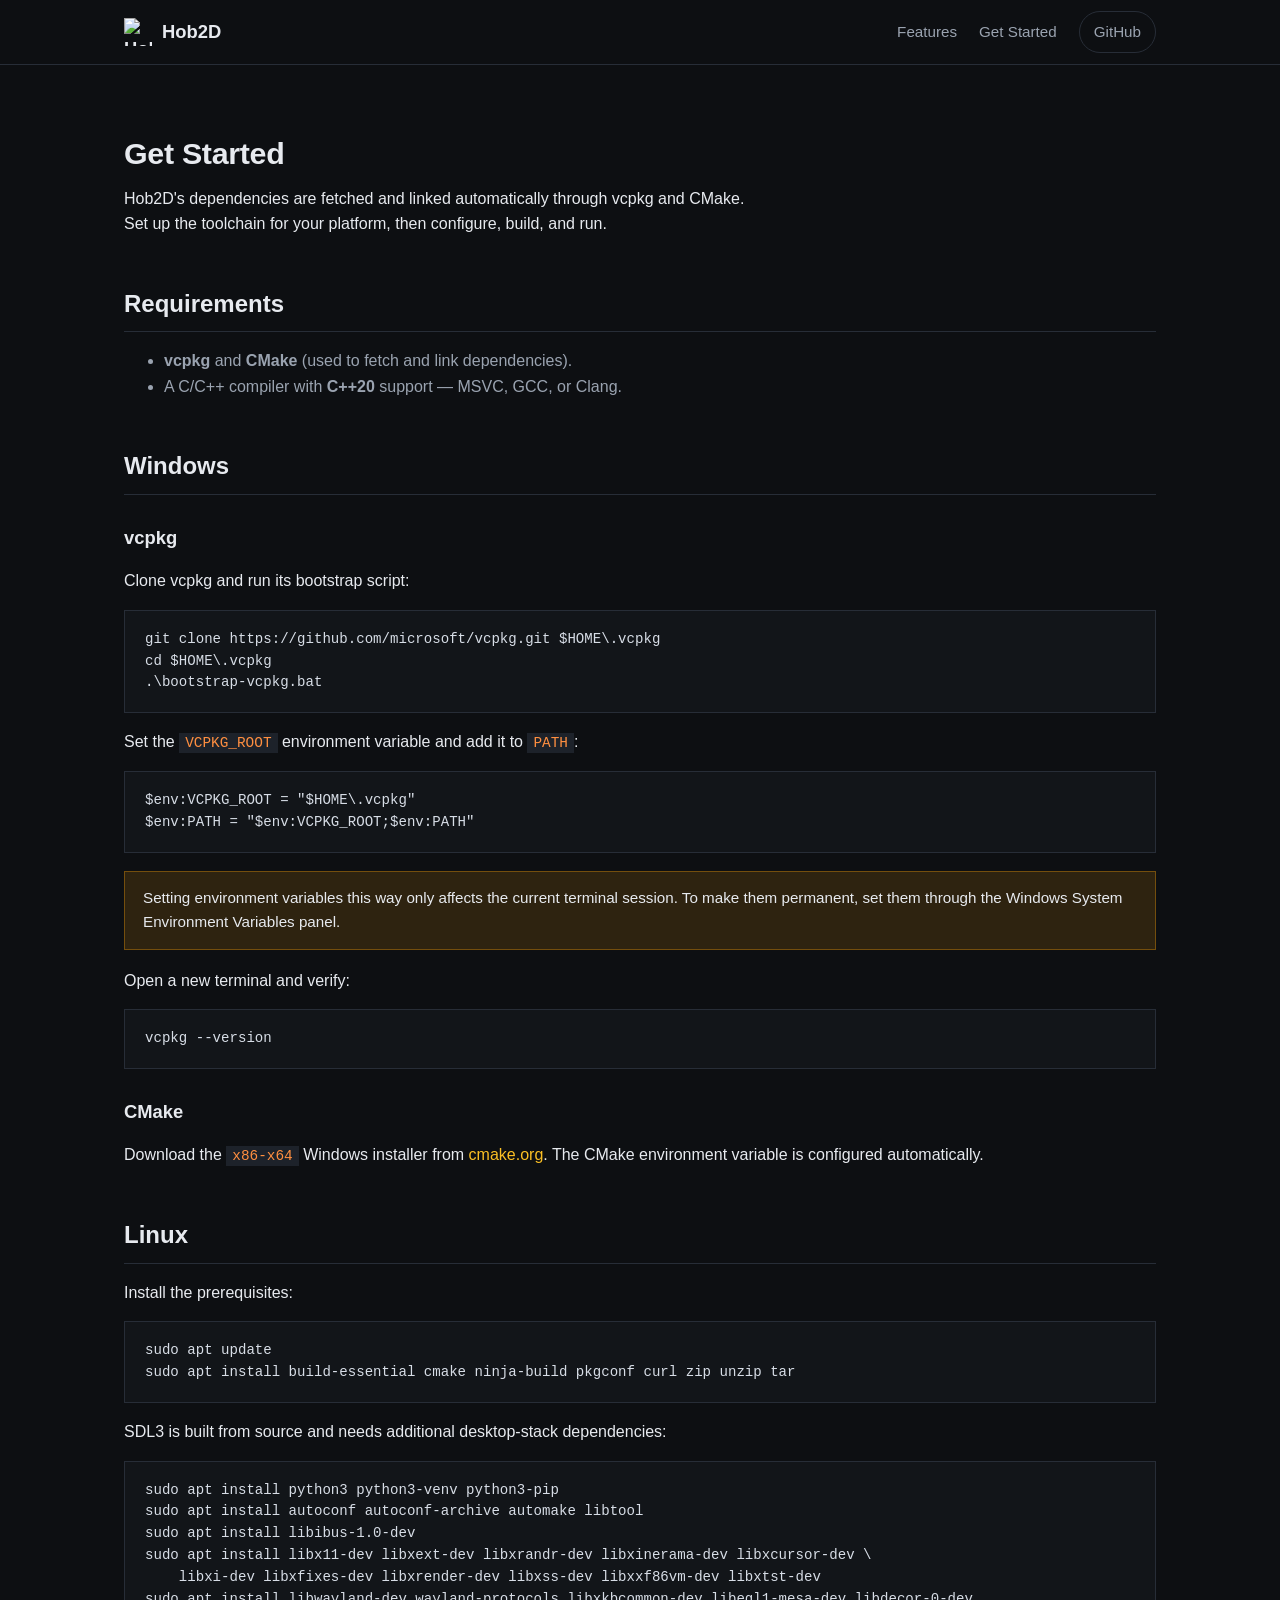
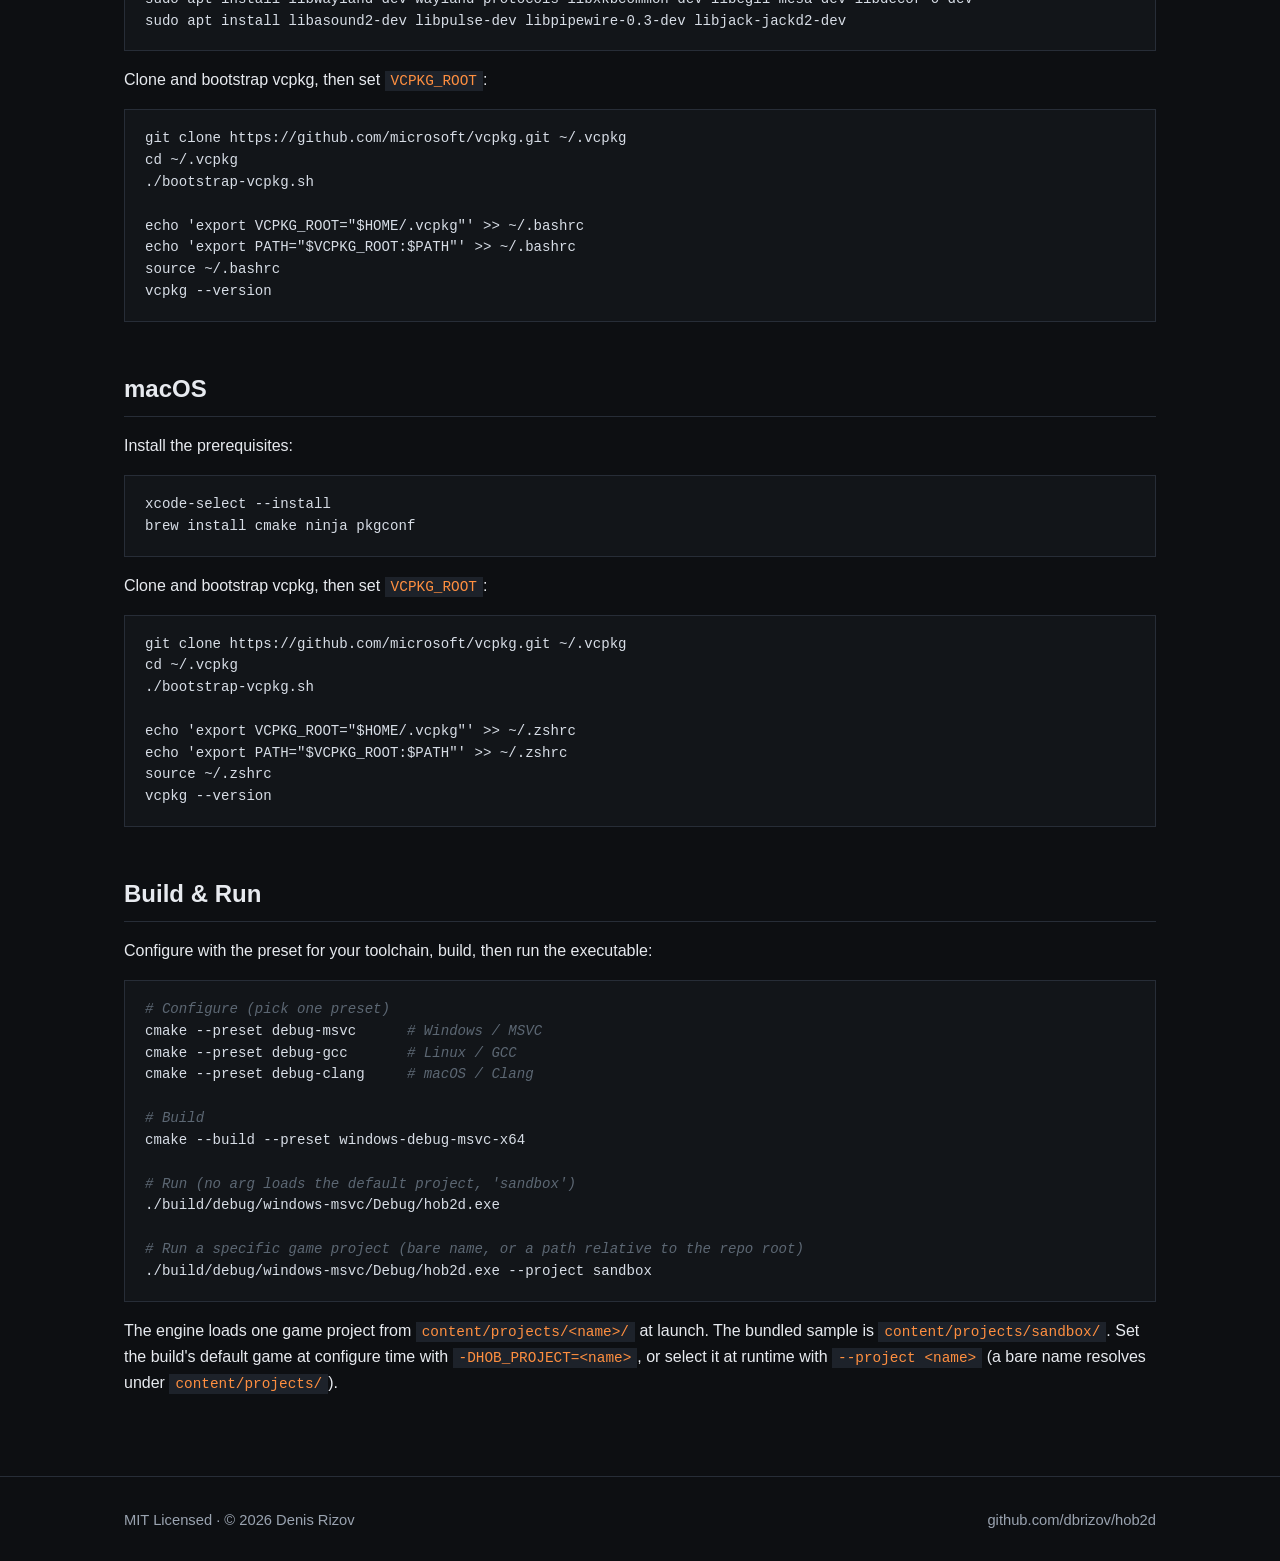
==== docs/get-started.html @ fad6b8c3 "[Docs] Update docs" ====
<!DOCTYPE html>
<html lang="en">
<head>
    <meta charset="UTF-8">
    <meta name="viewport" content="width=device-width, initial-scale=1.0">
    <title>Get Started — Hob2D</title>
    <meta name="description" content="Set up, build, and run the Hob2D game engine on Windows, Linux, or macOS.">
    <link rel="icon" href="favicon.svg" type="image/svg+xml">
    <link rel="stylesheet" href="styles.css">
</head>
<body>
    <header class="site-header">
        <div class="container">
            <a class="brand" href="index.html">
                <img src="favicon.svg" alt="Hob2D logo">
                Hob2D
            </a>
            <nav class="nav">
                <a class="nav-link-hide" href="index.html#features">Features</a>
                <a href="get-started.html">Get Started</a>
                <a class="btn btn-ghost btn-sm" href="https://github.com/dbrizov/hob2d">GitHub</a>
            </nav>
        </div>
    </header>

    <main>
        <section class="doc">
            <div class="container">
                <h1 class="section-title">Get Started</h1>
                <p class="section-lead">Hob2D's dependencies are fetched and linked automatically through
                    vcpkg and CMake. Set up the toolchain for your platform, then configure, build, and run.</p>

                <h2>Requirements</h2>
                <ul>
                    <li><strong>vcpkg</strong> and <strong>CMake</strong> (used to fetch and link dependencies).</li>
                    <li>A C/C++ compiler with <strong>C++20</strong> support — MSVC, GCC, or Clang.</li>
                </ul>

                <h2>Windows</h2>
                <h3>vcpkg</h3>
                <p>Clone vcpkg and run its bootstrap script:</p>
<pre>git clone https://github.com/microsoft/vcpkg.git $HOME\.vcpkg
cd $HOME\.vcpkg
.\bootstrap-vcpkg.bat</pre>
                <p>Set the <code>VCPKG_ROOT</code> environment variable and add it to <code>PATH</code>:</p>
<pre>$env:VCPKG_ROOT = "$HOME\.vcpkg"
$env:PATH = "$env:VCPKG_ROOT;$env:PATH"</pre>
                <div class="callout">
                    Setting environment variables this way only affects the current terminal session. To make
                    them permanent, set them through the Windows System Environment Variables panel.
                </div>
                <p>Open a new terminal and verify:</p>
<pre>vcpkg --version</pre>
                <h3>CMake</h3>
                <p>Download the <code>x86-x64</code> Windows installer from
                    <a href="https://cmake.org/">cmake.org</a>. The CMake environment variable is configured
                    automatically.</p>

                <h2>Linux</h2>
                <p>Install the prerequisites:</p>
<pre>sudo apt update
sudo apt install build-essential cmake ninja-build pkgconf curl zip unzip tar</pre>
                <p>SDL3 is built from source and needs additional desktop-stack dependencies:</p>
<pre>sudo apt install python3 python3-venv python3-pip
sudo apt install autoconf autoconf-archive automake libtool
sudo apt install libibus-1.0-dev
sudo apt install libx11-dev libxext-dev libxrandr-dev libxinerama-dev libxcursor-dev \
    libxi-dev libxfixes-dev libxrender-dev libxss-dev libxxf86vm-dev libxtst-dev
sudo apt install libwayland-dev wayland-protocols libxkbcommon-dev libegl1-mesa-dev libdecor-0-dev
sudo apt install libasound2-dev libpulse-dev libpipewire-0.3-dev libjack-jackd2-dev</pre>
                <p>Clone and bootstrap vcpkg, then set <code>VCPKG_ROOT</code>:</p>
<pre>git clone https://github.com/microsoft/vcpkg.git ~/.vcpkg
cd ~/.vcpkg
./bootstrap-vcpkg.sh

echo 'export VCPKG_ROOT="$HOME/.vcpkg"' >> ~/.bashrc
echo 'export PATH="$VCPKG_ROOT:$PATH"' >> ~/.bashrc
source ~/.bashrc
vcpkg --version</pre>

                <h2>macOS</h2>
                <p>Install the prerequisites:</p>
<pre>xcode-select --install
brew install cmake ninja pkgconf</pre>
                <p>Clone and bootstrap vcpkg, then set <code>VCPKG_ROOT</code>:</p>
<pre>git clone https://github.com/microsoft/vcpkg.git ~/.vcpkg
cd ~/.vcpkg
./bootstrap-vcpkg.sh

echo 'export VCPKG_ROOT="$HOME/.vcpkg"' >> ~/.zshrc
echo 'export PATH="$VCPKG_ROOT:$PATH"' >> ~/.zshrc
source ~/.zshrc
vcpkg --version</pre>

                <h2>Build &amp; Run</h2>
                <p>Configure with the preset for your toolchain, build, then run the executable:</p>
<pre><span class="cmt"># Configure (pick one preset)</span>
cmake --preset debug-msvc      <span class="cmt"># Windows / MSVC</span>
cmake --preset debug-gcc       <span class="cmt"># Linux / GCC</span>
cmake --preset debug-clang     <span class="cmt"># macOS / Clang</span>

<span class="cmt"># Build</span>
cmake --build --preset windows-debug-msvc-x64

<span class="cmt"># Run (no arg loads the default project, 'sandbox')</span>
./build/debug/windows-msvc/Debug/hob2d.exe

<span class="cmt"># Run a specific game project (bare name, or a path relative to the repo root)</span>
./build/debug/windows-msvc/Debug/hob2d.exe --project sandbox</pre>
                <p>The engine loads one game project from <code>content/projects/&lt;name&gt;/</code> at launch.
                    The bundled sample is <code>content/projects/sandbox/</code>. Set the build's default game at
                    configure time with <code>-DHOB_PROJECT=&lt;name&gt;</code>, or select it at runtime with
                    <code>--project &lt;name&gt;</code> (a bare name resolves under <code>content/projects/</code>).</p>
            </div>
        </section>
    </main>

    <footer class="site-footer">
        <div class="container">
            <span>MIT Licensed · © 2026 Denis Rizov</span>
            <a href="https://github.com/dbrizov/hob2d">github.com/dbrizov/hob2d</a>
        </div>
    </footer>
</body>
</html>
---- docs/styles.css ----
:root {
    --bg: #0d0f12;
    --bg-2: #121519;
    --surface: #171b21;
    --surface-2: #1d222a;
    --border: #272d37;
    --text: #e7eaef;
    --muted: #9aa3b0;
    --accent: #f59e0b;
    --accent-2: #fbbf24;
    --accent-soft: rgba(245, 158, 11, 0.14);

    /* Syntax highlighting — Ayu Dark palette */
    --syntax-comment: #5c6773;
    --syntax-keyword: #ff8f40;
    --syntax-class: #59c2ff;
    --syntax-fn: #ffb454;
    --syntax-prop: #ffd173;
    --syntax-string: #aad94c;
    --syntax-number: #d2a6ff;
    --syntax-tag: #5ccfe6;

    --radius: 0;
    --maxw: 1080px;
    --font: -apple-system, BlinkMacSystemFont, "Segoe UI", Roboto, Helvetica, Arial, sans-serif;
    --mono: ui-monospace, "SF Mono", "Cascadia Code", "JetBrains Mono", Menlo, Consolas, monospace;
}

* {
    box-sizing: border-box;
}

html {
    scroll-behavior: smooth;
    -webkit-text-size-adjust: 100%;
    text-size-adjust: 100%;
}

body {
    margin: 0;
    background: var(--bg);
    color: var(--text);
    font-family: var(--font);
    line-height: 1.6;
    -webkit-font-smoothing: antialiased;
}

a {
    color: var(--accent-2);
    text-decoration: none;
}

a:hover {
    text-decoration: underline;
}

.container {
    width: 100%;
    max-width: var(--maxw);
    margin: 0 auto;
    padding: 0 24px;
}

/* ---- Header ---- */
.site-header {
    position: sticky;
    top: 0;
    z-index: 50;
    background: var(--bg);
    border-bottom: 1px solid var(--border);
}

.site-header .container {
    display: flex;
    align-items: center;
    justify-content: space-between;
    gap: 16px;
    height: 64px;
}

.brand {
    display: flex;
    align-items: center;
    gap: 10px;
    font-weight: 700;
    font-size: 1.15rem;
    color: var(--text);
}

.brand:hover {
    text-decoration: none;
}

.brand img {
    width: 28px;
    height: 28px;
}

.nav {
    display: flex;
    align-items: center;
    gap: 22px;
    flex-wrap: wrap;
}

.nav a {
    color: var(--muted);
    font-size: 0.95rem;
    font-weight: 500;
}

.nav a:hover {
    color: var(--text);
    text-decoration: none;
}

/* ---- Buttons ---- */
.btn {
    display: inline-flex;
    align-items: center;
    gap: 8px;
    padding: 11px 20px;
    border-radius: 999px;
    font-weight: 600;
    font-size: 0.95rem;
    border: 1px solid transparent;
    cursor: pointer;
    transition: background 0.12s ease, border-color 0.12s ease;
}

.btn:hover {
    text-decoration: none;
}

.btn-primary {
    background: var(--accent);
    color: #1a1206;
}

.btn-primary:hover {
    background: var(--accent-2);
}

.btn-ghost {
    background: transparent;
    color: var(--text);
    border-color: var(--border);
}

.btn-ghost:hover {
    border-color: var(--accent);
}

.btn-sm {
    padding: 8px 14px;
    font-size: 0.9rem;
}

/* ---- Hero ---- */
.hero {
    position: relative;
    overflow: hidden;
    text-align: center;
    padding: 110px 0 90px;
}

.hero h1 {
    position: relative;
    font-size: clamp(2.2rem, 6vw, 3.6rem);
    line-height: 1.1;
    margin: 0 0 18px;
    letter-spacing: -0.02em;
}

.hero h1 .accent {
    color: var(--accent);
}

.hero p {
    position: relative;
    max-width: 620px;
    margin: 0 auto 32px;
    font-size: 1.15rem;
    color: var(--muted);
}

.hero-cta {
    position: relative;
    display: flex;
    gap: 14px;
    justify-content: center;
    flex-wrap: wrap;
}

.hero-platforms {
    position: relative;
    display: flex;
    align-items: center;
    justify-content: center;
    gap: 16px;
    margin-top: 32px;
}

.hero-platforms img {
    width: 32px;
    height: 32px;
    opacity: 0.85;
    transition: opacity 0.14s ease;
}

.hero-platforms img:hover {
    opacity: 1;
}

/* ---- Sections ---- */
section {
    padding: 64px 0;
}

.section-title {
    font-size: 1.9rem;
    letter-spacing: -0.01em;
    margin: 0 0 8px;
}

.section-lead {
    color: var(--muted);
    margin: 0 0 40px;
    max-width: 640px;
}

/* ---- Feature groups ---- */
.feature-group {
    margin-bottom: 56px;
}

.feature-group:last-child {
    margin-bottom: 0;
}

.feature-group > h3 {
    font-size: 1.55rem;
    margin: 0 0 6px;
    display: flex;
    align-items: center;
    gap: 10px;
}

.feature-group > h3 .dot {
    width: 9px;
    height: 9px;
    border-radius: 50%;
    background: var(--accent);
    box-shadow: 0 0 12px var(--accent);
}

.feature-group > .group-lead {
    color: var(--muted);
    margin: 0 0 22px;
}

.cards {
    display: grid;
    grid-template-columns: repeat(auto-fit, minmax(230px, 1fr));
    gap: 16px;
}

.card {
    background: var(--surface);
    border: 1px solid var(--border);
    border-radius: var(--radius);
    padding: 20px;
}

.card h4 {
    margin: 0 0 6px;
    font-size: 1.02rem;
}

.card p {
    margin: 0;
    color: var(--muted);
    font-size: 0.93rem;
}

/* ---- Code blocks ---- */
pre {
    background: var(--bg-2);
    border: 1px solid var(--border);
    border-radius: var(--radius);
    padding: 18px 20px;
    max-width: 100%;
    overflow-x: auto;
    font-family: var(--mono);
    font-size: 0.88rem;
    line-height: 1.55;
    color: #d7dde6;
}

/* Syntax highlighting — tokens use the --syntax-* palette in :root */
pre .cmt {
    color: var(--syntax-comment);
    font-style: italic;
}

pre .kw {
    color: var(--syntax-keyword);
}

pre .cls {
    color: var(--syntax-class);
}

pre .fn {
    color: var(--syntax-fn);
}

pre .prop {
    color: var(--syntax-prop);
}

pre .str {
    color: var(--syntax-string);
}

pre .num {
    color: var(--syntax-number);
}

pre .tag {
    color: var(--syntax-tag);
}

pre .attr {
    color: var(--syntax-prop);
}

code {
    font-family: var(--mono);
    font-size: 0.9em;
    background: var(--surface-2);
    color: var(--syntax-keyword);
    padding: 2px 6px;
}

.code-grid {
    display: grid;
    grid-template-columns: 1fr 1fr;
    gap: 18px;
}

.code-grid figcaption {
    color: var(--muted);
    font-size: 0.9rem;
    margin-bottom: 8px;
}

figure {
    margin: 0;
}

/* ---- Live demos ---- */
.demo {
    display: flex;
    flex-wrap: wrap;
    align-items: center;
    justify-content: center;
    gap: 72px;
    background: var(--surface-2);
    border: 1px solid var(--border);
    border-radius: var(--radius);
    padding: 28px 20px;
}

/* Demo media (video / screenshot): native size on desktop (crisp), shrinks to fit on mobile. */
.demo-media {
    max-width: 100%;
    height: auto;
    display: block;
}

/* Healthbar demo — mirrors assets/ui/healthbar.rcss */
.hb-track {
    position: relative;
    width: 320px;
    max-width: 100%;
    height: 36px;
    background-color: #401010;
    border: 2px solid #000000;
    overflow: hidden;
}

.hb-fill {
    width: 100%;
    height: 100%;
    background-color: #d03030;
    transition: width 0.2s ease-in-out;
}

.hb-text {
    position: absolute;
    inset: 0;
    line-height: 36px;
    color: #ffffff;
    font-family: var(--mono);
    font-size: 1.1rem;
    text-align: center;
}

/* Idle sprite demo */
.sprite-stage {
    min-height: 180px;
}

.sprite-frame {
    width: 128px;
    height: auto;
    image-rendering: pixelated;
}

/* Run frames have a larger source canvas (192px vs 163px); scale up to match
   the idle sprite's on-screen pixel size. */
#run-sprite {
    width: 151px;
    transform: translateY(-12px);
}

/* ---- Tech pills ---- */
.pills {
    display: flex;
    flex-wrap: wrap;
    gap: 10px;
}

.pill {
    background: var(--surface-2);
    border: 1px solid var(--border);
    padding: 6px 14px;
    font-size: 0.88rem;
    color: var(--muted);
}

/* ---- Get Started page ---- */
.doc h2 {
    font-size: 1.5rem;
    margin: 48px 0 12px;
    padding-bottom: 8px;
    border-bottom: 1px solid var(--border);
}

.doc h3 {
    font-size: 1.15rem;
    margin: 28px 0 10px;
}

.doc p {
    color: var(--text);
}

.doc ul {
    color: var(--muted);
}

.callout {
    background: var(--accent-soft);
    border: 1px solid rgba(245, 158, 11, 0.35);
    border-radius: var(--radius);
    padding: 14px 18px;
    margin: 18px 0;
    color: var(--text);
    font-size: 0.95rem;
}

/* ---- Footer ---- */
.site-footer {
    border-top: 1px solid var(--border);
    padding: 32px 0;
    color: var(--muted);
    font-size: 0.92rem;
}

.site-footer .container {
    display: flex;
    align-items: center;
    justify-content: space-between;
    gap: 16px;
    flex-wrap: wrap;
}

.site-footer a {
    color: var(--muted);
}

.site-footer a:hover {
    color: var(--text);
}

/* ---- Responsive ---- */
@media (max-width: 760px) {
    .container {
        padding: 0 16px;
    }

    .code-grid {
        grid-template-columns: 1fr;
    }

    .code-grid figure {
        min-width: 0;
    }

    .nav {
        gap: 14px;
    }

    .nav .nav-link-hide {
        display: none;
    }

    section {
        padding: 48px 0;
    }

    .hero {
        padding: 80px 0 64px;
    }
}

@media (prefers-reduced-motion: reduce) {
    * {
        transition: none !important;
        scroll-behavior: auto !important;
    }
}
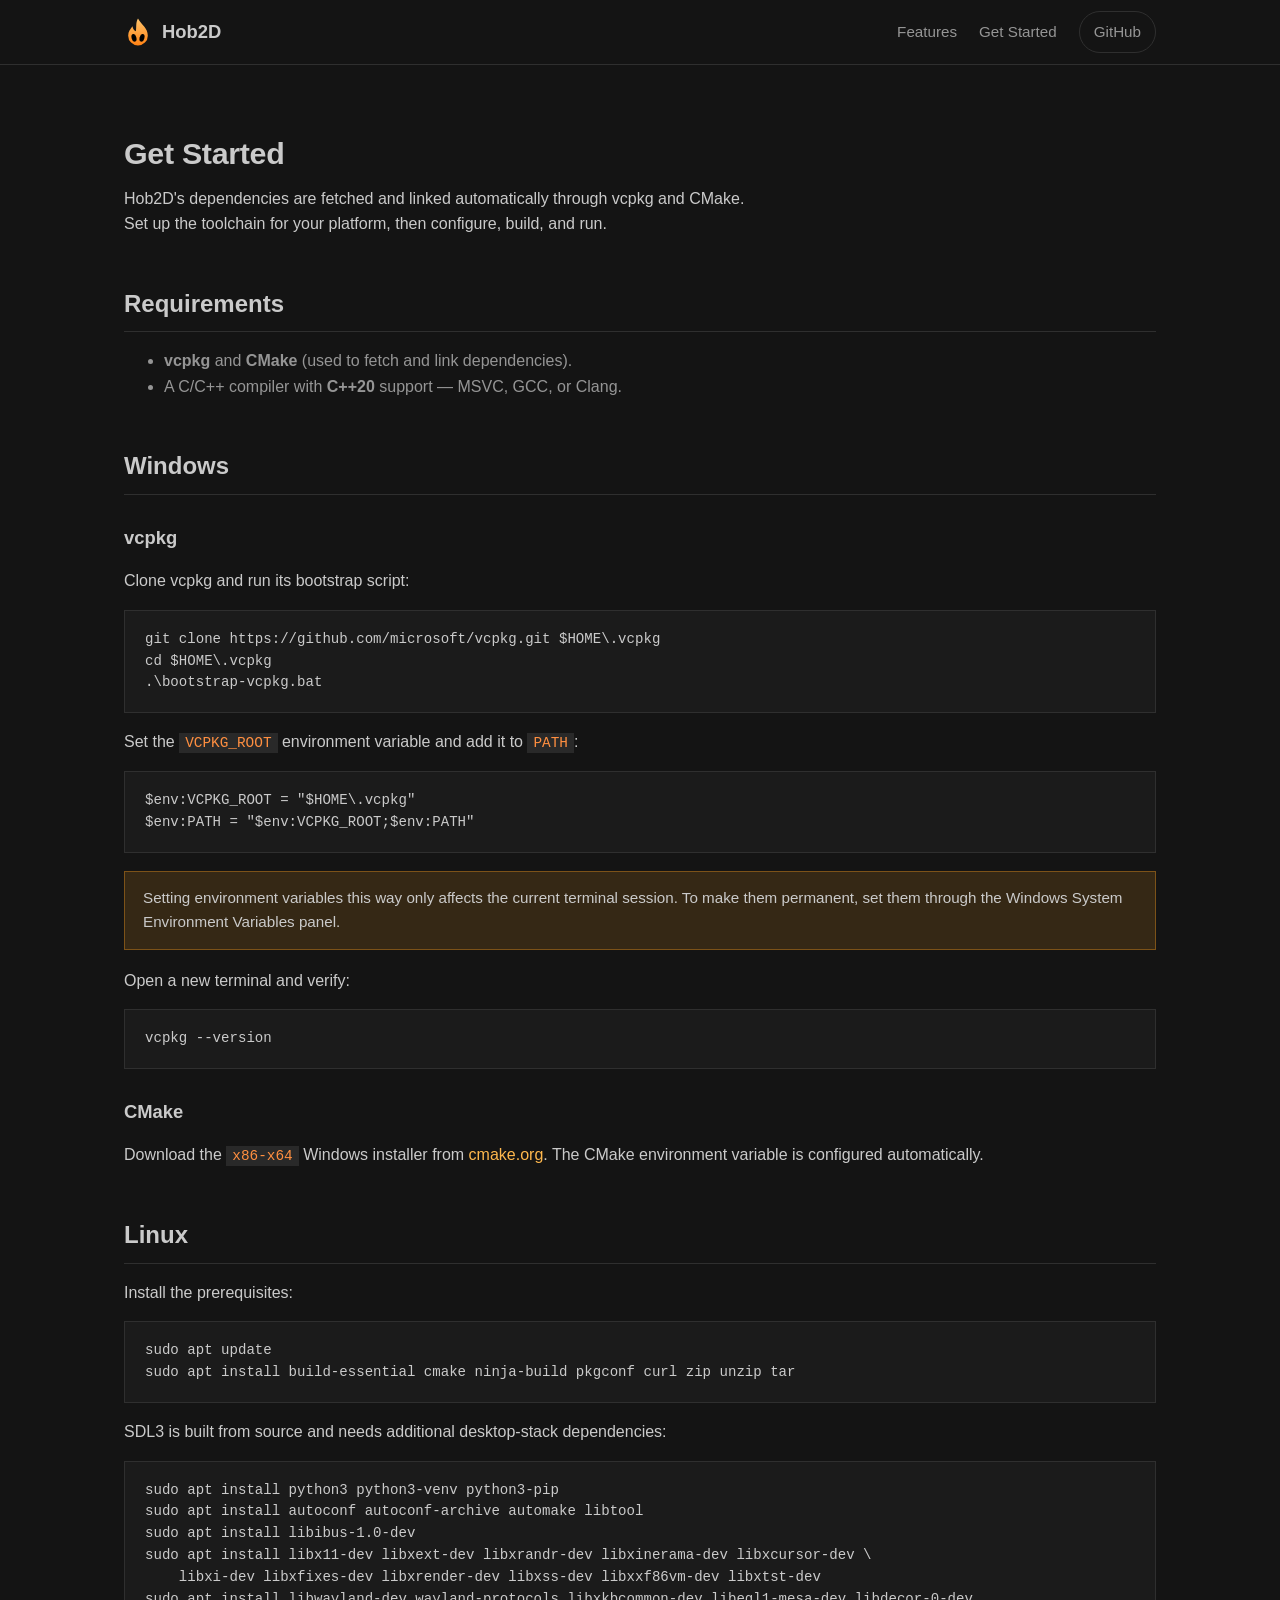
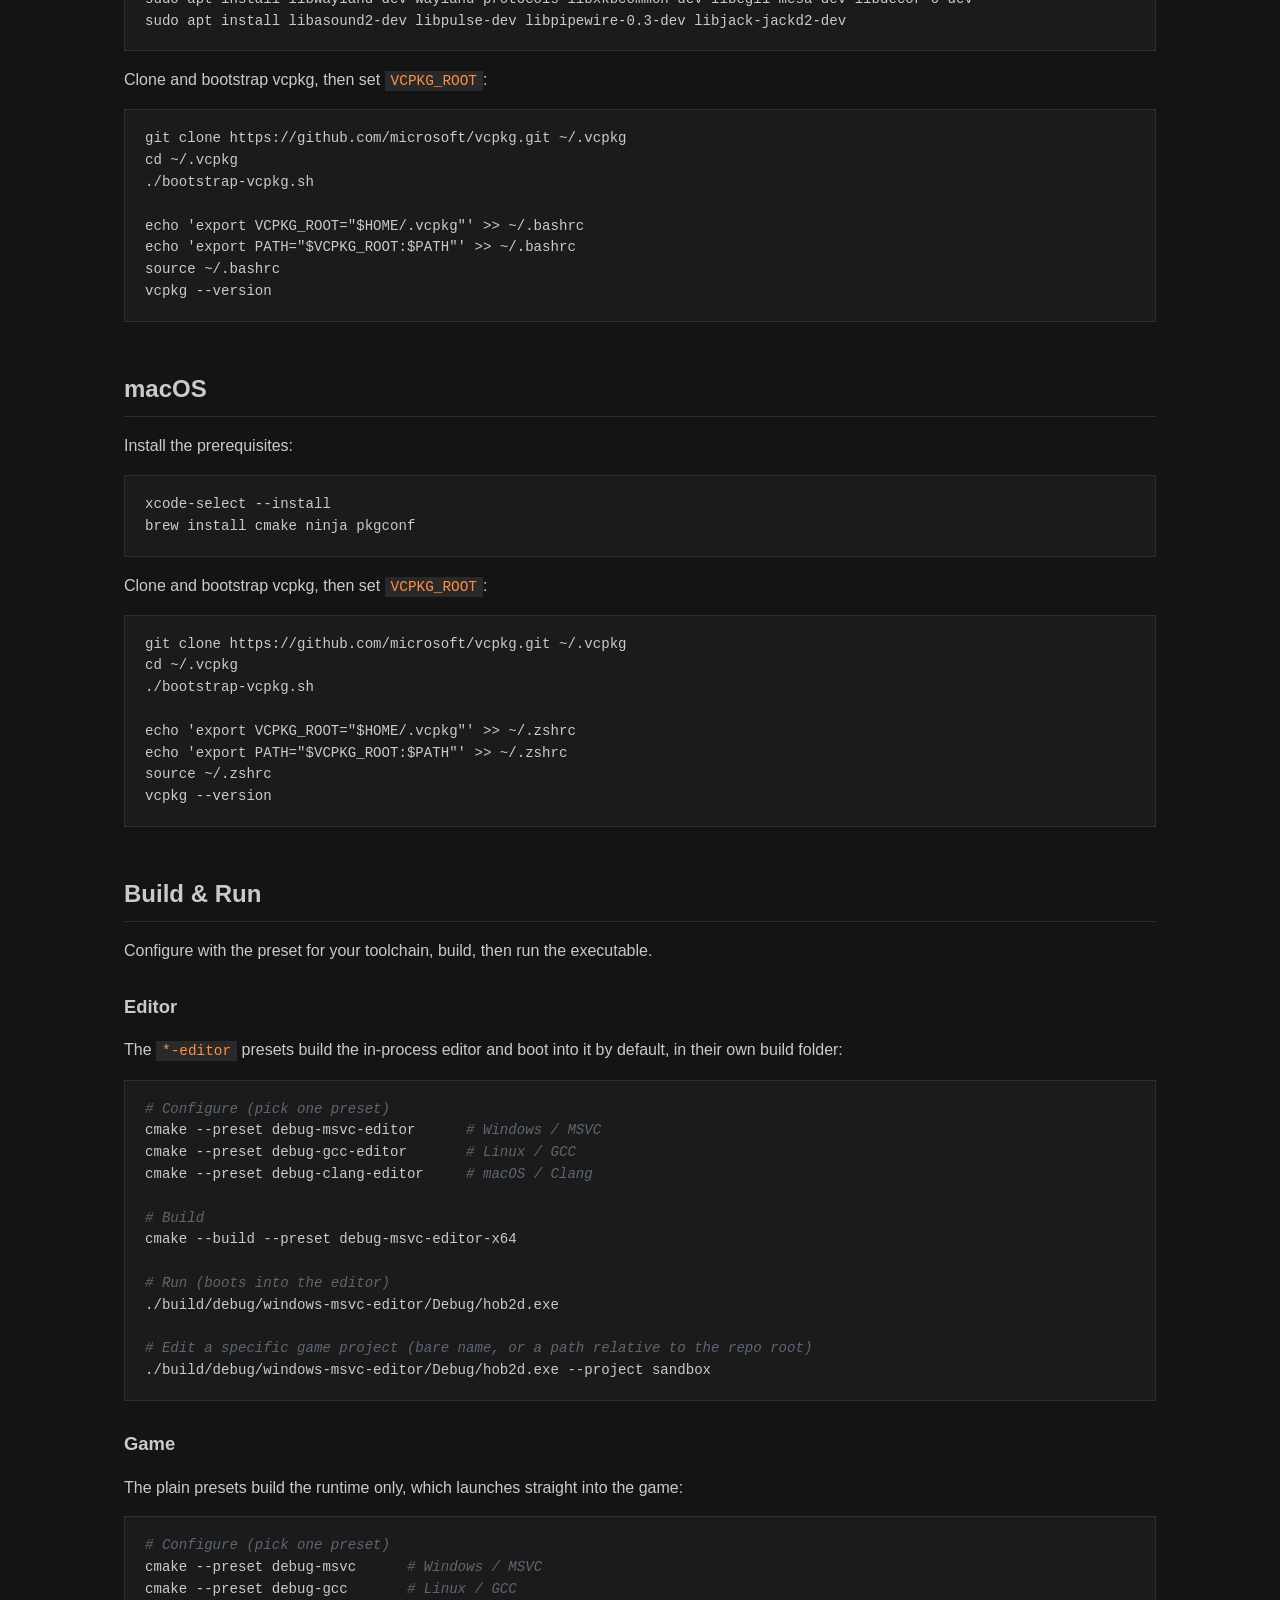
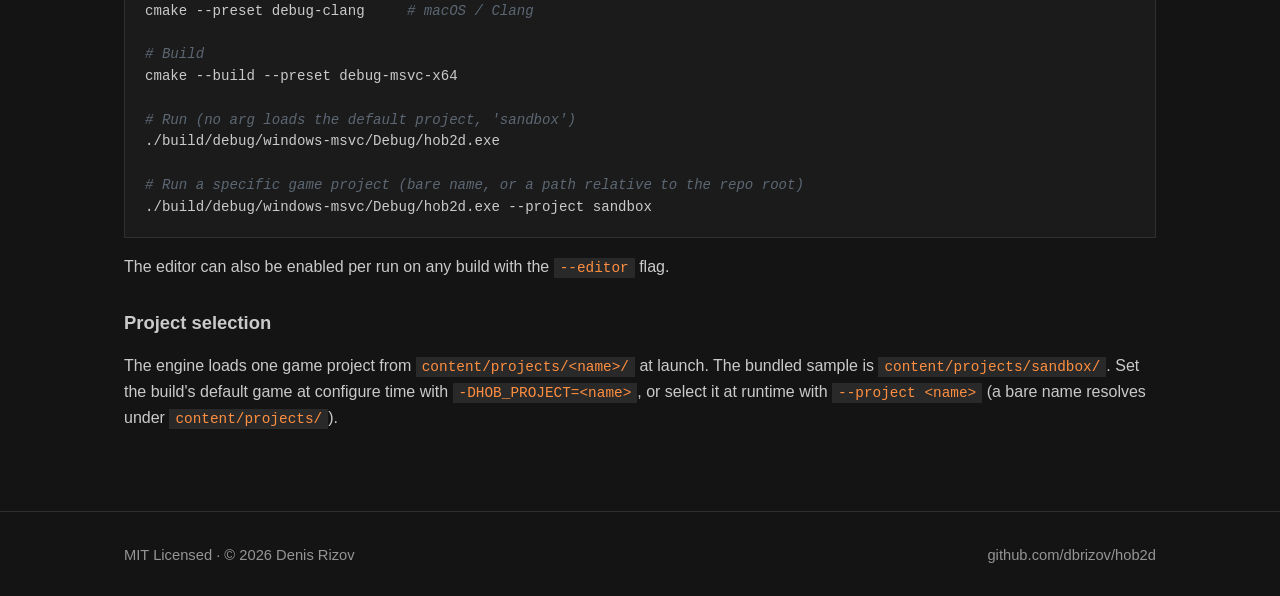
==== commit 61a19b5b: "[Docs] Update build & run section in the docs and the README.md" ====
--- a/docs/get-started.html
+++ b/docs/get-started.html
@@ -93,20 +93,43 @@
 vcpkg --version</pre>
 
                 <h2>Build &amp; Run</h2>
-                <p>Configure with the preset for your toolchain, build, then run the executable:</p>
+                <p>Configure with the preset for your toolchain, build, then run the executable.</p>
+
+                <h3>Editor</h3>
+                <p>The <code>*-editor</code> presets build the in-process editor and boot into it by default,
+                    in their own build folder:</p>
+<pre><span class="cmt"># Configure (pick one preset)</span>
+cmake --preset debug-msvc-editor      <span class="cmt"># Windows / MSVC</span>
+cmake --preset debug-gcc-editor       <span class="cmt"># Linux / GCC</span>
+cmake --preset debug-clang-editor     <span class="cmt"># macOS / Clang</span>
+
+<span class="cmt"># Build</span>
+cmake --build --preset debug-msvc-editor-x64
+
+<span class="cmt"># Run (boots into the editor)</span>
+./build/debug/windows-msvc-editor/Debug/hob2d.exe
+
+<span class="cmt"># Edit a specific game project (bare name, or a path relative to the repo root)</span>
+./build/debug/windows-msvc-editor/Debug/hob2d.exe --project sandbox</pre>
+
+                <h3>Game</h3>
+                <p>The plain presets build the runtime only, which launches straight into the game:</p>
 <pre><span class="cmt"># Configure (pick one preset)</span>
 cmake --preset debug-msvc      <span class="cmt"># Windows / MSVC</span>
 cmake --preset debug-gcc       <span class="cmt"># Linux / GCC</span>
 cmake --preset debug-clang     <span class="cmt"># macOS / Clang</span>
 
 <span class="cmt"># Build</span>
-cmake --build --preset windows-debug-msvc-x64
+cmake --build --preset debug-msvc-x64
 
 <span class="cmt"># Run (no arg loads the default project, 'sandbox')</span>
 ./build/debug/windows-msvc/Debug/hob2d.exe
 
 <span class="cmt"># Run a specific game project (bare name, or a path relative to the repo root)</span>
 ./build/debug/windows-msvc/Debug/hob2d.exe --project sandbox</pre>
+                <p>The editor can also be enabled per run on any build with the <code>--editor</code> flag.</p>
+
+                <h3>Project selection</h3>
                 <p>The engine loads one game project from <code>content/projects/&lt;name&gt;/</code> at launch.
                     The bundled sample is <code>content/projects/sandbox/</code>. Set the build's default game at
                     configure time with <code>-DHOB_PROJECT=&lt;name&gt;</code>, or select it at runtime with
--- a/docs/styles.css
+++ b/docs/styles.css
@@ -1,14 +1,15 @@
 :root {
-    --bg: #0d0f12;
-    --bg-2: #121519;
-    --surface: #171b21;
-    --surface-2: #1d222a;
-    --border: #272d37;
-    --text: #e7eaef;
-    --muted: #9aa3b0;
-    --accent: #f59e0b;
-    --accent-2: #fbbf24;
-    --accent-soft: rgba(245, 158, 11, 0.14);
+    /* Editor theme palette — mirrors src/engine/editor/editor_style.h */
+    --bg: #141414;
+    --bg-2: #1b1b1b;
+    --surface: #1b1b1b;
+    --surface-2: #292929;
+    --border: #2f2f2f;
+    --text: #cacaca;
+    --muted: #959595;
+    --accent: #ffa01e;
+    --accent-2: #ffb84d;
+    --accent-soft: rgba(255, 160, 30, 0.14);
 
     /* Syntax highlighting — Ayu Dark palette */
     --syntax-comment: #5c6773;
@@ -45,6 +46,11 @@
     -webkit-font-smoothing: antialiased;
 }
 
+::selection {
+    background: rgba(255, 160, 30, 0.35);
+    color: #ffffff;
+}
+
 a {
     color: var(--accent-2);
     text-decoration: none;
@@ -134,7 +140,7 @@
 
 .btn-primary {
     background: var(--accent);
-    color: #1a1206;
+    color: #241300;
 }
 
 .btn-primary:hover {
@@ -294,7 +300,7 @@
     font-family: var(--mono);
     font-size: 0.88rem;
     line-height: 1.55;
-    color: #d7dde6;
+    color: var(--text);
 }
 
 /* Syntax highlighting — tokens use the --syntax-* palette in :root */
@@ -463,7 +469,7 @@
 
 .callout {
     background: var(--accent-soft);
-    border: 1px solid rgba(245, 158, 11, 0.35);
+    border: 1px solid rgba(255, 160, 30, 0.35);
     border-radius: var(--radius);
     padding: 14px 18px;
     margin: 18px 0;
